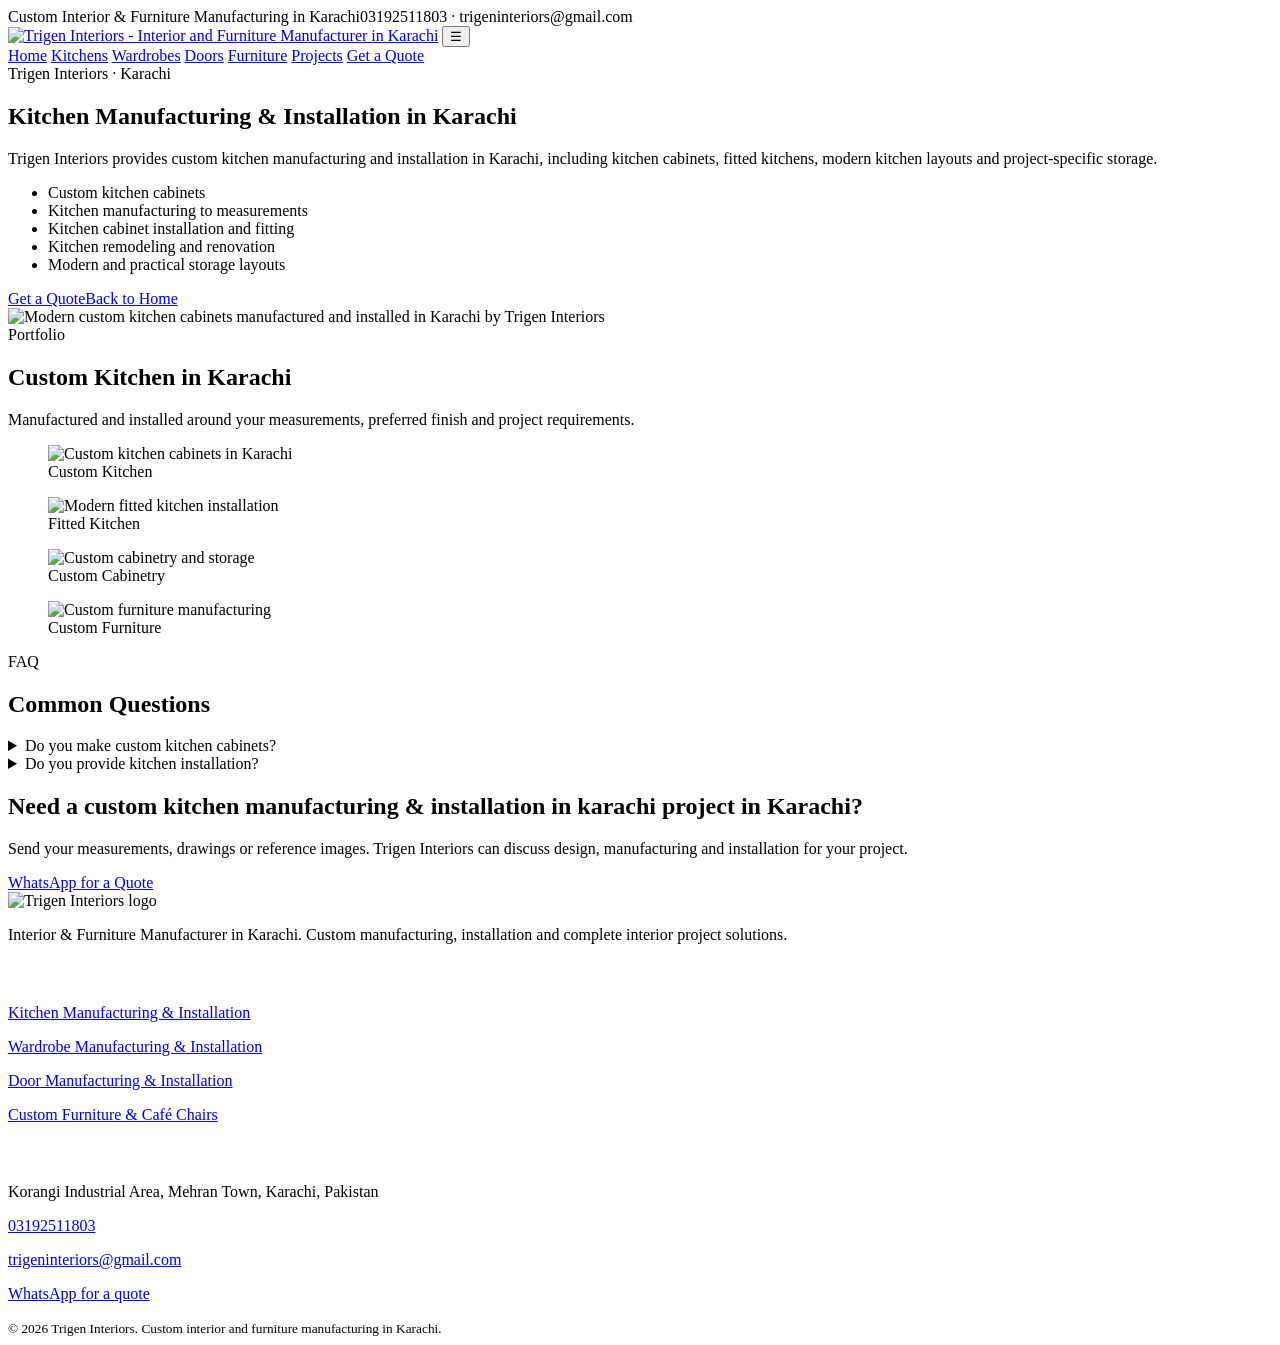
==== kitchens.html @ 5915a59f "Add files via upload" ====
<!doctype html>
<html lang="en">
<head>
<meta charset="utf-8">
<meta name="viewport" content="width=device-width,initial-scale=1">
<meta name="theme-color" content="#17395f">
<link rel="stylesheet" href="assets/style.css">

<title>Kitchen Manufacturing & Installation in Karachi | Trigen Interiors</title>
<meta name="description" content="Custom kitchen manufacturer in Karachi offering kitchen cabinets, fitted kitchens, kitchen remodeling, custom kitchen design, manufacturing and installation.">
<link rel="canonical" href="https://trigeninteriors.com/kitchen-manufacturing-&-installation-in-karachi/">

<script type="application/ld+json">
{
  "@context":"https://schema.org",
  "@type":"FurnitureStore",
  "name":"Trigen Interiors",
  "url":"https://trigeninteriors.com/",
  "telephone":"+92-319-2511803",
  "email":"trigeninteriors@gmail.com",
  "image":"https://trigeninteriors.com/assets/logo.webp",
  "description":"Interior and furniture manufacturer in Karachi providing custom kitchens, kitchen cabinets, wardrobes, wooden doors, office furniture, café chairs, custom furniture, interior manufacturing, installation and renovation.",
  "address":{
    "@type":"PostalAddress",
    "streetAddress":"Sector 6F, Street 13, Mehran Town, Korangi Industrial Area",
    "addressLocality":"Karachi",
    "addressRegion":"Sindh",
    "addressCountry":"PK"
  },
  "areaServed":{"@type":"City","name":"Karachi"},
  "sameAs":["https://trigeninteriors.com/"]
}
</script>

</head><body>
<header>
  <div class="topbar"><div class="container"><span>Custom Interior & Furniture Manufacturing in Karachi</span><span>03192511803 · trigeninteriors@gmail.com</span></div></div>
  <nav class="nav"><div class="container nav-inner">
    <a href="index.html" aria-label="Trigen Interiors home"><img class="logo" src="assets/logo.webp" alt="Trigen Interiors - Interior and Furniture Manufacturer in Karachi"></a>
    <button class="menu" aria-label="Open navigation">☰</button>
    <div class="nav-links">
      <a href="index.html">Home</a>
      <a href="kitchens.html">Kitchens</a>
      <a href="wardrobes.html">Wardrobes</a>
      <a href="doors.html">Doors</a>
      <a href="index.html#furniture">Furniture</a>
      <a href="index.html#projects">Projects</a>
      <a class="btn btn-primary" href="https://wa.me/923192511803">Get a Quote</a>
    </div>
  </div></nav>
</header>

<main>
<section class="service-hero"><div class="container service-grid">
<div><span class="kicker">Trigen Interiors · Karachi</span><h1>Kitchen Manufacturing & Installation in Karachi</h1><p class="lead">Trigen Interiors provides custom kitchen manufacturing and installation in Karachi, including kitchen cabinets, fitted kitchens, modern kitchen layouts and project-specific storage.</p>
<ul class="checklist"><li>Custom kitchen cabinets</li><li>Kitchen manufacturing to measurements</li><li>Kitchen cabinet installation and fitting</li><li>Kitchen remodeling and renovation</li><li>Modern and practical storage layouts</li></ul><div class="cta-row"><a class="btn btn-primary" href="https://wa.me/923192511803">Get a Quote</a><a class="btn btn-outline" href="index.html">Back to Home</a></div></div>
<div><img src="assets/kitchen_1.webp" alt="Modern custom kitchen cabinets manufactured and installed in Karachi by Trigen Interiors"></div>
</div></section>
<section class="section"><div class="container"><div class="section-head"><div><span class="kicker">Portfolio</span><h2>Custom Kitchen  in Karachi</h2></div><p>Manufactured and installed around your measurements, preferred finish and project requirements.</p></div>
<div class="gallery"><figure class="g1"><img src="assets/kitchen_1.webp" alt="Custom kitchen cabinets in Karachi" loading="lazy"><figcaption class="caption">Custom Kitchen</figcaption></figure><figure class="g2"><img src="assets/kitchen_2.webp" alt="Modern fitted kitchen installation" loading="lazy"><figcaption class="caption">Fitted Kitchen</figcaption></figure><figure class="g3"><img src="assets/wardrobe_light.webp" alt="Custom cabinetry and storage" loading="lazy"><figcaption class="caption">Custom Cabinetry</figcaption></figure><figure class="g4"><img src="assets/vanity_dark.webp" alt="Custom furniture manufacturing" loading="lazy"><figcaption class="caption">Custom Furniture</figcaption></figure></div></div></section>
<section class="section section-alt"><div class="container"><div class="section-head"><div><span class="kicker">FAQ</span><h2>Common Questions</h2></div></div><div class="faq"><details><summary>Do you make custom kitchen cabinets?</summary><p>Yes. Kitchen cabinets are manufactured according to your measurements, layout, materials, finish and project requirements.</p></details><details><summary>Do you provide kitchen installation?</summary><p>Yes. Our service includes installation and fitting of the manufactured kitchen components.</p></details></div></div></section>
<section class="section"><div class="container"><div class="cta"><h2>Need a custom kitchen manufacturing & installation in karachi project in Karachi?</h2><p>Send your measurements, drawings or reference images. Trigen Interiors can discuss design, manufacturing and installation for your project.</p><a class="btn btn-primary" href="https://wa.me/923192511803">WhatsApp for a Quote</a></div></div></section>
</main>
<footer class="footer">
  <div class="container footer-grid">
    <div><img src="assets/logo.webp" alt="Trigen Interiors logo">
      <p>Interior & Furniture Manufacturer in Karachi. Custom manufacturing, installation and complete interior project solutions.</p>
    </div>
    <div><h3 style="color:#fff">Services</h3>
      <p><a href="kitchens.html">Kitchen Manufacturing & Installation</a></p>
      <p><a href="wardrobes.html">Wardrobe Manufacturing & Installation</a></p>
      <p><a href="doors.html">Door Manufacturing & Installation</a></p>
      <p><a href="index.html#furniture">Custom Furniture & Café Chairs</a></p>
    </div>
    <div><h3 style="color:#fff">Contact</h3>
      <p>Korangi Industrial Area, Mehran Town, Karachi, Pakistan</p>
      <p><a href="tel:+923192511803">03192511803</a></p>
      <p><a href="mailto:trigeninteriors@gmail.com">trigeninteriors@gmail.com</a></p>
      <p><a href="https://wa.me/923192511803">WhatsApp for a quote</a></p>
    </div>
  </div>
  <div class="container"><small>© 2026 Trigen Interiors. Custom interior and furniture manufacturing in Karachi.</small></div>
</footer>
<script src="assets/site.js"></script></body></html>
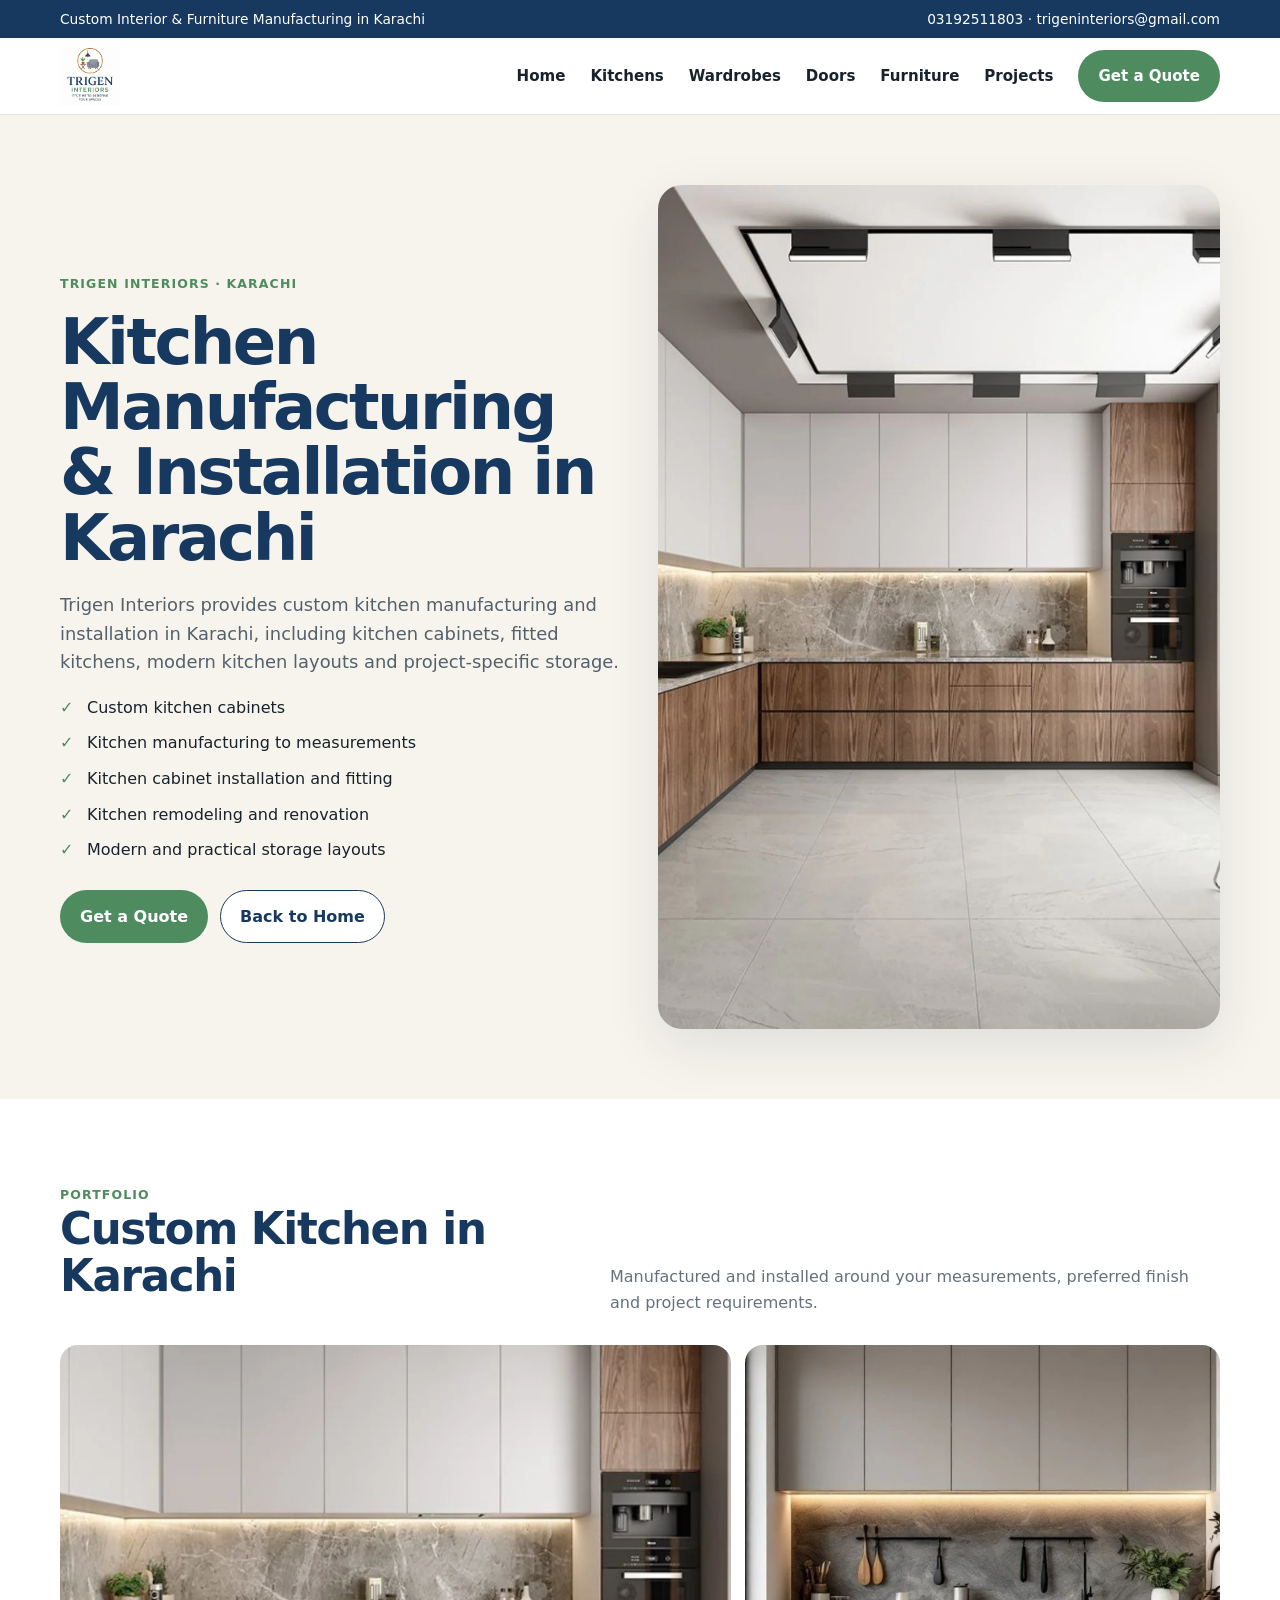
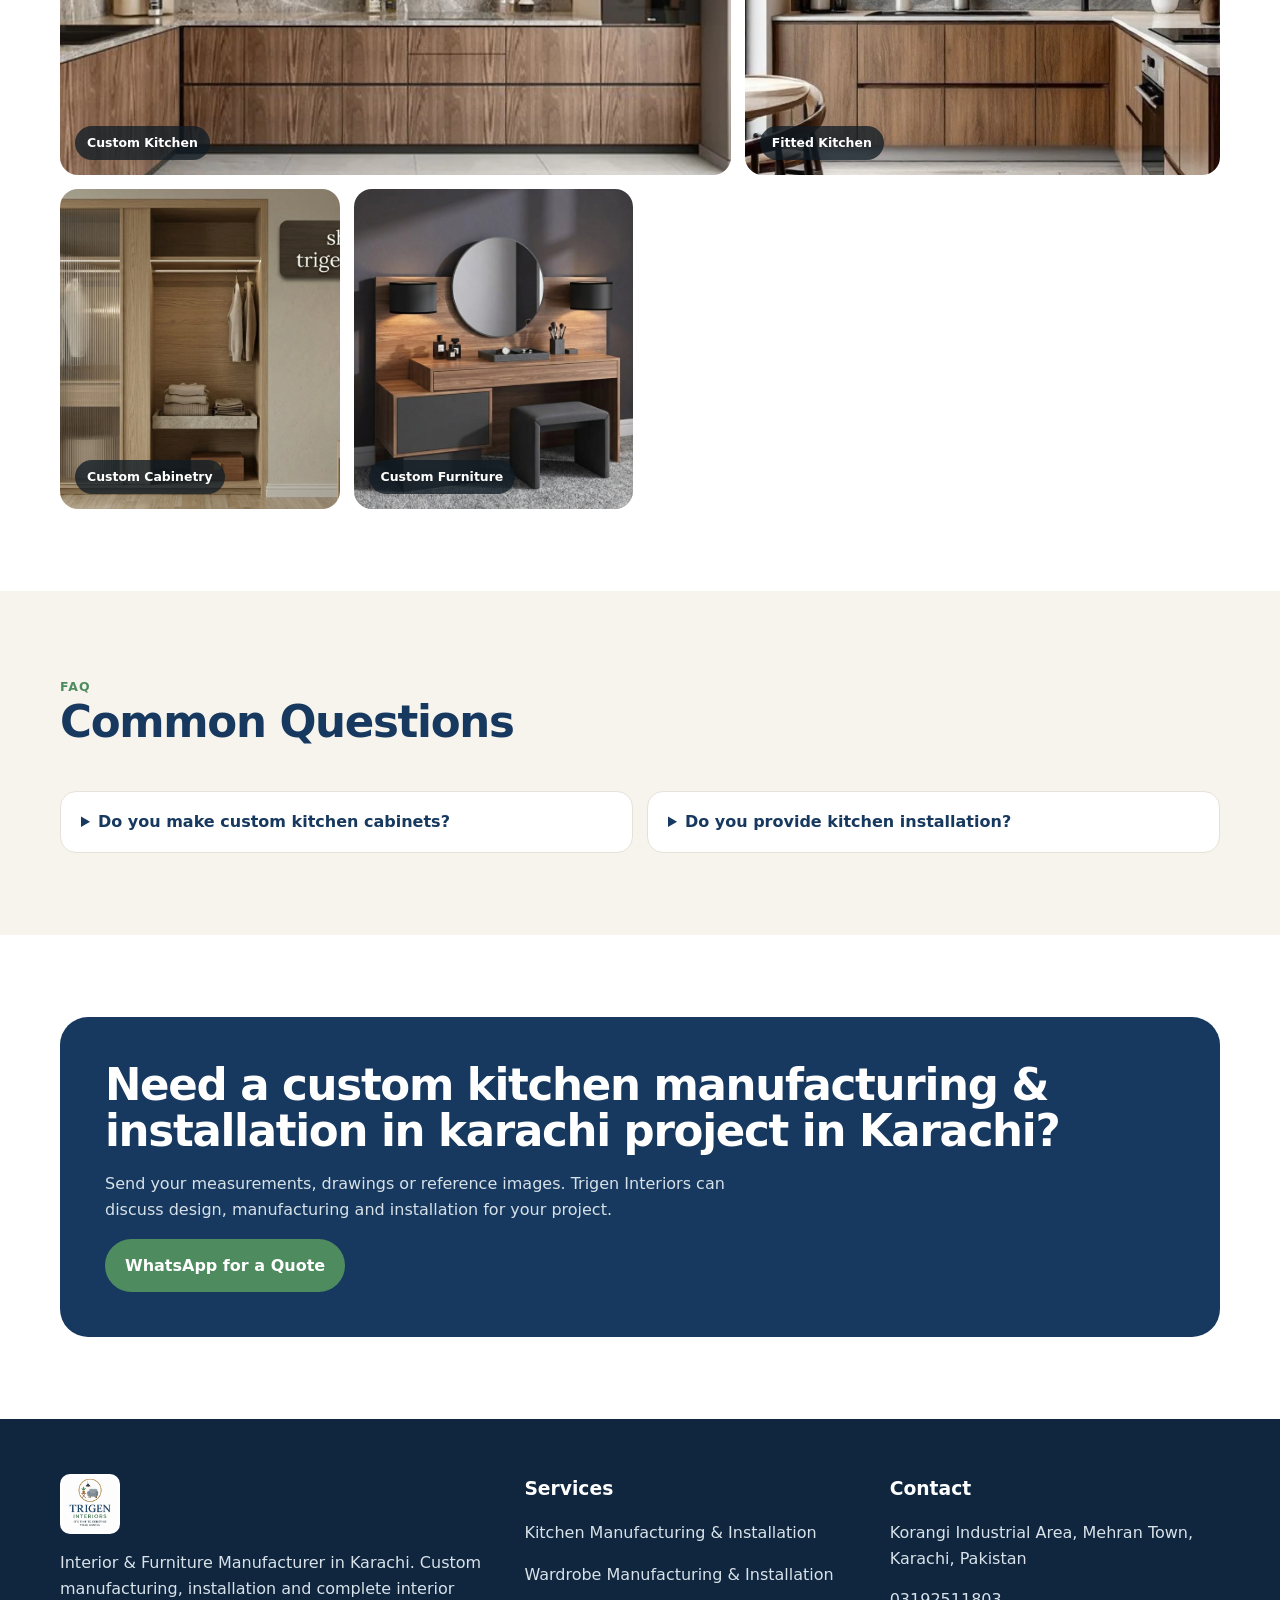
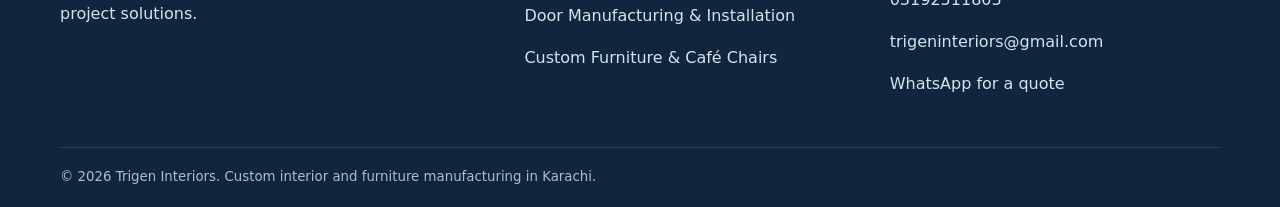
==== commit 44be15fb: "Update kitchens.html" ====
--- a/kitchens.html
+++ b/kitchens.html
@@ -8,7 +8,7 @@
 
 <title>Kitchen Manufacturing & Installation in Karachi | Trigen Interiors</title>
 <meta name="description" content="Custom kitchen manufacturer in Karachi offering kitchen cabinets, fitted kitchens, kitchen remodeling, custom kitchen design, manufacturing and installation.">
-<link rel="canonical" href="https://trigeninteriors.com/kitchen-manufacturing-&-installation-in-karachi/">
+<link rel="canonical" href="https://trigeninteriors.com/kitchens.html">
 
 <script type="application/ld+json">
 {
--- a/assets/style.css
+++ b/assets/style.css
@@ -0,0 +1,100 @@
+
+:root{
+  --navy:#17395f;
+  --green:#4e8c60;
+  --gold:#b6842f;
+  --cream:#f7f4ed;
+  --ink:#18222c;
+  --muted:#64717d;
+  --white:#fff;
+  --line:#e7e2d8;
+  --shadow:0 18px 55px rgba(22,39,57,.10);
+  --radius:22px;
+}
+*{box-sizing:border-box}
+html{scroll-behavior:smooth}
+body{margin:0;font-family:Inter,ui-sans-serif,system-ui,-apple-system,BlinkMacSystemFont,"Segoe UI",sans-serif;color:var(--ink);background:#fff;line-height:1.6}
+img{max-width:100%;display:block}
+a{color:inherit}
+.container{width:min(1160px,92%);margin:auto}
+.topbar{background:var(--navy);color:#fff;font-size:.86rem}
+.topbar .container{display:flex;justify-content:space-between;gap:16px;padding:8px 0}
+.nav{position:sticky;top:0;z-index:50;background:rgba(255,255,255,.96);backdrop-filter:blur(14px);border-bottom:1px solid var(--line)}
+.nav-inner{height:76px;display:flex;align-items:center;justify-content:space-between;gap:20px}
+.logo{height:60px;width:auto}
+.nav-links{display:flex;gap:25px;align-items:center;font-size:.94rem;font-weight:650}
+.nav-links a{text-decoration:none}
+.nav-links a:hover{color:var(--green)}
+.menu{display:none;border:0;background:none;font-size:28px}
+.btn{display:inline-flex;align-items:center;justify-content:center;padding:13px 19px;border-radius:999px;text-decoration:none;font-weight:750;border:1px solid transparent;transition:.2s}
+.btn-primary{background:var(--green);color:#fff}
+.btn-primary:hover{transform:translateY(-2px);box-shadow:0 10px 24px rgba(78,140,96,.25)}
+.btn-outline{border-color:var(--navy);color:var(--navy);background:#fff}
+.hero{background:linear-gradient(135deg,#fbfaf6 0%,#f2eee5 100%);padding:72px 0 80px;overflow:hidden}
+.hero-grid{display:grid;grid-template-columns:1.02fr .98fr;gap:54px;align-items:center}
+.eyebrow{display:inline-flex;gap:8px;align-items:center;color:var(--green);font-weight:800;letter-spacing:.08em;text-transform:uppercase;font-size:.78rem}
+h1{font-size:clamp(2.5rem,5vw,4.6rem);line-height:1.02;margin:14px 0 20px;color:var(--navy);letter-spacing:-.04em}
+h2{font-size:clamp(2rem,3.4vw,3rem);line-height:1.08;margin:0 0 15px;color:var(--navy);letter-spacing:-.03em}
+h3{margin:0 0 8px;color:var(--navy)}
+.lead{font-size:1.12rem;color:#53616d;max-width:650px}
+.cta-row{display:flex;gap:12px;flex-wrap:wrap;margin-top:27px}
+.hero-image{position:relative}
+.hero-image img{width:100%;aspect-ratio:1/1;object-fit:cover;border-radius:28px;box-shadow:var(--shadow)}
+.hero-badge{position:absolute;left:-18px;bottom:20px;background:#fff;padding:16px 18px;border-radius:16px;box-shadow:var(--shadow);font-weight:750;color:var(--navy)}
+.section{padding:82px 0}
+.section-alt{background:var(--cream)}
+.section-head{display:flex;justify-content:space-between;align-items:end;gap:30px;margin-bottom:30px}
+.section-head p{max-width:610px;color:var(--muted);margin:0}
+.cards{display:grid;grid-template-columns:repeat(3,1fr);gap:20px}
+.card{background:#fff;border:1px solid var(--line);border-radius:var(--radius);padding:25px;box-shadow:0 10px 35px rgba(20,30,40,.04)}
+.card .icon{width:44px;height:44px;border-radius:13px;background:#eef6ef;color:var(--green);display:grid;place-items:center;margin-bottom:15px;font-weight:900}
+.card p{color:var(--muted);margin:8px 0 0}
+.service-links{display:inline-block;margin-top:16px;color:var(--green);font-weight:750;text-decoration:none}
+.gallery{display:grid;grid-template-columns:repeat(12,1fr);gap:14px}
+.gallery figure{margin:0;overflow:hidden;border-radius:18px;min-height:220px;position:relative;background:#eee}
+.gallery img{width:100%;height:100%;object-fit:cover;transition:transform .45s}
+.gallery figure:hover img{transform:scale(1.04)}
+.g1{grid-column:span 7;height:430px}.g2{grid-column:span 5;height:430px}
+.g3,.g4,.g5,.g6{grid-column:span 3;height:320px}
+.g7{grid-column:span 6;height:390px}.g8{grid-column:span 6;height:390px}
+.caption{position:absolute;left:15px;bottom:15px;background:rgba(17,28,38,.76);color:#fff;border-radius:999px;padding:7px 12px;font-size:.78rem;font-weight:700}
+.stats{display:grid;grid-template-columns:repeat(4,1fr);gap:15px;margin-top:25px}
+.stat{padding:22px;background:#fff;border:1px solid var(--line);border-radius:18px}
+.stat strong{display:block;color:var(--navy);font-size:1.4rem}
+.stat span{color:var(--muted);font-size:.9rem}
+.process{display:grid;grid-template-columns:repeat(4,1fr);gap:15px}
+.step{position:relative;padding:25px;background:#fff;border:1px solid var(--line);border-radius:18px}
+.num{font-size:.78rem;color:var(--green);font-weight:900;letter-spacing:.1em}
+.faq{display:grid;grid-template-columns:1fr 1fr;gap:14px}
+details{border:1px solid var(--line);border-radius:16px;padding:17px 20px;background:#fff}
+summary{cursor:pointer;font-weight:750;color:var(--navy)}
+details p{color:var(--muted);margin:12px 0 0}
+.cta{background:var(--navy);color:#fff;border-radius:28px;padding:45px}
+.cta h2{color:#fff}.cta p{color:#d7e1e8;max-width:680px}
+.footer{background:#0f263e;color:#d8e2ea;padding:55px 0 20px}
+.footer-grid{display:grid;grid-template-columns:1.3fr 1fr 1fr;gap:35px}
+.footer img{height:60px;background:#fff;border-radius:10px;padding:3px}
+.footer a{text-decoration:none}
+.footer small{display:block;margin-top:35px;padding-top:18px;border-top:1px solid rgba(255,255,255,.12);color:#aebdc9}
+.kicker{font-size:.78rem;text-transform:uppercase;letter-spacing:.09em;color:var(--green);font-weight:800}
+.service-hero{padding:70px 0;background:var(--cream)}
+.service-grid{display:grid;grid-template-columns:1fr 1fr;gap:35px;align-items:center}
+.service-grid img{border-radius:24px;box-shadow:var(--shadow)}
+.checklist{padding:0;list-style:none}.checklist li{margin:10px 0;padding-left:27px;position:relative}.checklist li:before{content:"✓";position:absolute;left:0;color:var(--green);font-weight:900}
+@media(max-width:850px){
+  .nav-links{display:none;position:absolute;left:0;right:0;top:76px;background:#fff;padding:20px 4%;flex-direction:column;align-items:flex-start;border-bottom:1px solid var(--line)}
+  .nav-links.open{display:flex}.menu{display:block}
+  .hero-grid,.service-grid{grid-template-columns:1fr}
+  .cards{grid-template-columns:1fr 1fr}.process{grid-template-columns:1fr 1fr}.stats{grid-template-columns:1fr 1fr}
+  .gallery .g1,.gallery .g2,.gallery .g7,.gallery .g8{grid-column:span 12;height:330px}
+  .gallery .g3,.gallery .g4,.gallery .g5,.gallery .g6{grid-column:span 6;height:270px}
+  .faq,.footer-grid{grid-template-columns:1fr}
+}
+@media(max-width:560px){
+  .topbar .container{font-size:.75rem}.topbar .container span:last-child{display:none}
+  .nav-inner{height:68px}.logo{height:52px}
+  .cards,.process,.stats{grid-template-columns:1fr}
+  .hero{padding:50px 0 55px}.section{padding:62px 0}
+  .gallery .g1,.gallery .g2,.gallery .g3,.gallery .g4,.gallery .g5,.gallery .g6,.gallery .g7,.gallery .g8{grid-column:span 12;height:300px}
+  .cta{padding:30px 22px}
+}
